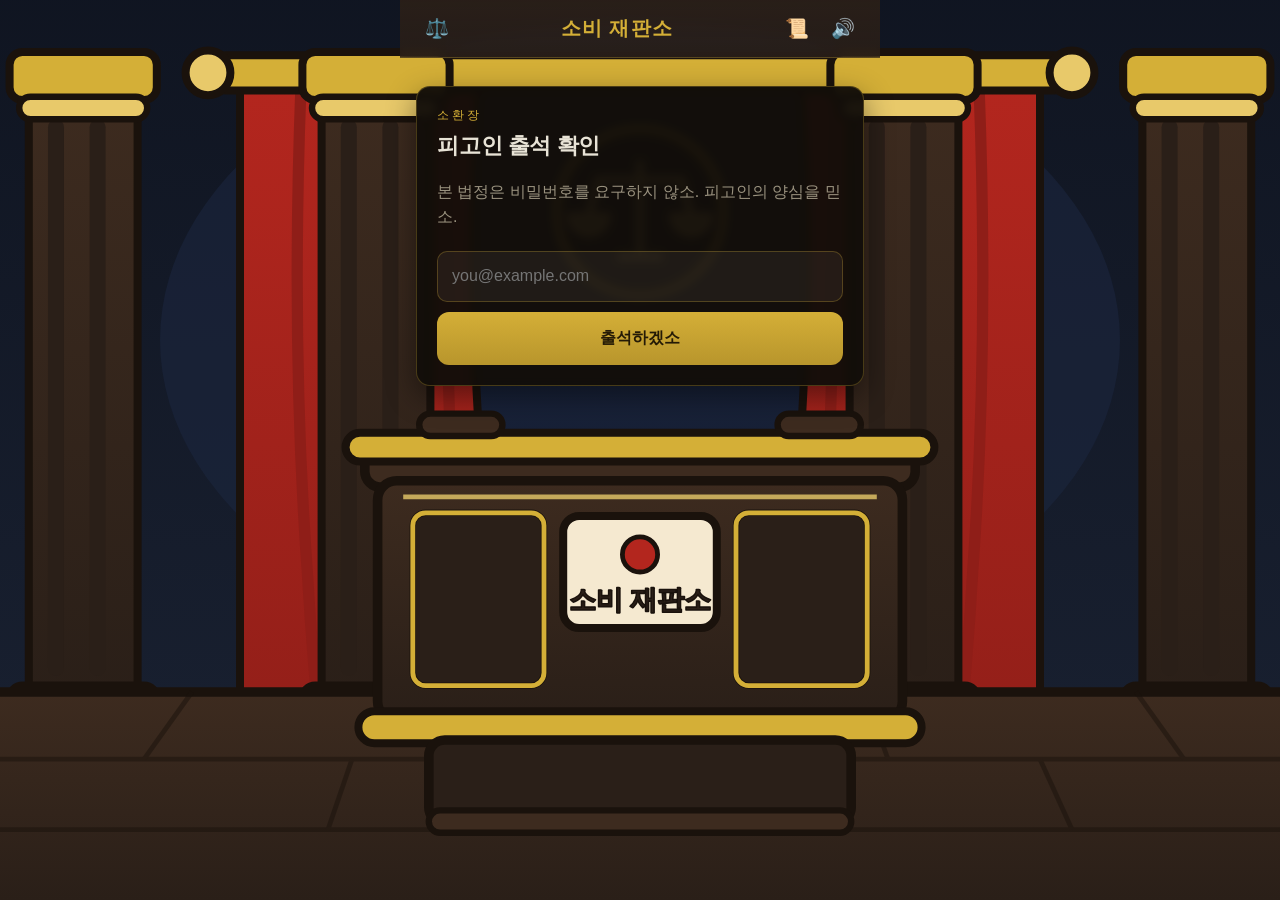
==== static/index.html @ ce1640ed "B306: 심문 기록 저장·전과 상세 재열람 (Kiro) — API 검증: 6문 저장·시드 빈배열 확인 Co-Authored-By: Claude Fable 5 <noreply@an" ====
<!doctype html>
<html lang="ko">
<head>
  <meta charset="utf-8" />
  <meta name="viewport" content="width=device-width, initial-scale=1, viewport-fit=cover" />
  <title>소비 재판소</title>
  <link rel="stylesheet" href="/static/style.css" />
</head>
<body>
  <!-- 헤더 문패 -->
  <header class="topbar">
    <button class="icon-btn" id="btn-home" title="처음으로" aria-label="처음으로">⚖️</button>
    <h1 class="brand">소비 재판소</h1>
    <div class="topbar-right">
      <button class="icon-btn" id="btn-records" title="전과 기록" aria-label="전과 기록">📜</button>
      <button class="icon-btn" id="btn-mute" title="음소거" aria-label="음소거" aria-pressed="false">🔊</button>
    </div>
  </header>

  <main class="stage">
    <!-- 1. 소환장 -->
    <section class="screen" data-screen="summon" hidden>
      <div class="card summons">
        <p class="eyebrow">소환장</p>
        <h2 class="serif">피고인 출석 확인</h2>
        <p class="muted">본 법정은 비밀번호를 요구하지 않소. 피고인의 양심을 믿소.</p>
        <form id="summon-form" autocomplete="off">
          <input type="email" id="summon-email" placeholder="you@example.com" inputmode="email" required />
          <button type="submit" class="btn-primary">출석하겠소</button>
        </form>
      </div>
    </section>

    <!-- 2. 기소 -->
    <section class="screen" data-screen="intake" hidden>
      <div class="card">
        <p class="eyebrow">기소</p>
        <h2 class="serif">증거를 제출하시오</h2>
        <p class="muted">결제내역 캡처·영수증·가격이 보이는 제품 사진 중 한 장.</p>

        <label class="upload-drop" id="upload-drop">
          <input type="file" id="intake-file" accept="image/*" hidden />
          <span class="upload-icon">📷</span>
          <span class="upload-text">증거를 제출하시오</span>
          <span class="muted small">사진 한 장 (자동으로 크기를 줄여 올리오)</span>
        </label>
        <img class="upload-preview" id="upload-preview" alt="증거 미리보기" hidden />

        <p class="muted small notice" id="intake-notice" hidden></p>

        <button class="btn-primary" id="btn-submit-evidence" disabled>증거 제출</button>
        <button class="btn-ghost" id="btn-manual-entry">자수하겠소 (직접 입력)</button>
      </div>
    </section>

    <!-- 3. 조서 확인 -->
    <section class="screen" data-screen="dossier" hidden>
      <article class="paper dossier-paper">
        <p class="eyebrow dark">사건 조서</p>
        <h2 class="serif">이 물건이 맞소?</h2>

        <!-- 증거물 썸네일 (모바일 상단) -->
        <div class="dossier-evidence">
          <img id="dossier-thumb" alt="증거물" hidden />
          <div id="dossier-thumb-emoji" class="thumb-emoji" hidden></div>
        </div>

        <!-- 결제내역 여러 건일 때 선택 UI -->
        <div id="candidate-picker" hidden></div>

        <form id="dossier-form" class="dossier-form">
          <label>품목명<input type="text" id="d-itemName" maxlength="15" /></label>
          <label>금액(원)
            <input type="text" id="d-price" inputmode="numeric" autocomplete="off" />
          </label>
          <label>산 날 (선택)<input type="date" id="d-boughtAt" /></label>
          <label>가맹점<input type="text" id="d-merchant" maxlength="40" /></label>
          <label>분류
            <select id="d-category"></select>
          </label>
          <label>사용 현황
            <select id="d-usage">
              <option value="often">자주 씁니다</option>
              <option value="rare">가끔 씁니다</option>
              <option value="unopened">아직 안 뜯었습니다</option>
              <option value="">모르겠소</option>
            </select>
          </label>
          <label>한 줄 사연 (선택)<input type="text" id="d-story" maxlength="60" placeholder="예: 할인해서" /></label>
        </form>
      </article>
      <button class="btn-primary" id="btn-open-trial">기소를 확정하오</button>
      <button class="btn-ghost" id="btn-retry-intake">증거를 다시 제출하겠소</button>
    </section>

    <!-- 4. 법정(심문) -->
    <section class="screen" data-screen="courtroom" hidden>
      <div class="courtroom-top">
        <img class="judge" id="judge-img" src="/static/assets/judge.svg" alt="판사" />
        <figure class="evidence-frame">
          <img id="evidence-img" alt="증거물 제1호" />
          <figcaption>증거물 제1호</figcaption>
        </figure>
      </div>

      <!-- 심증 게이지 -->
      <div class="gauge-wrap">
        <div class="gauge-track"><div class="gauge-fill" id="gauge-fill" style="width:15%"></div></div>
        <p class="gauge-label" id="gauge-label">심증이 굳어가고 있소…</p>
        <p class="gauge-suspect muted small" id="gauge-suspect" hidden></p>
      </div>

      <div class="card question-card">
        <!-- 판사 말풍선 -->
        <p class="judge-bubble serif" id="judge-bubble"></p>

        <!-- 개정 선언 후 시작 버튼 -->
        <button class="btn-primary" id="btn-begin-trial" hidden>심문을 받겠소</button>

        <!-- 질문 진행 영역 -->
        <div id="question-area" hidden>
          <div class="choices" id="choice-list"></div>
          <p class="reaction muted small" id="judge-reaction" hidden></p>
          <p class="progress muted small" id="trial-progress"></p>
        </div>
      </div>
    </section>

    <!-- 4b. 최후 변론 -->
    <section class="screen" data-screen="plea" hidden>
      <div class="card">
        <p class="eyebrow">최후 변론</p>
        <h2 class="serif">피고인, 할 말이 있소?</h2>
        <p class="muted small">정상참작을 원하면 사정을 적으시오. 판결문에 인용되오.</p>
        <textarea id="plea-text" maxlength="200" rows="4" placeholder="예: 월급날이었단 말입니다"></textarea>
        <p class="counter muted small"><span id="plea-count">0</span> / 200</p>
        <button class="btn-primary" id="btn-plea-done">변론을 마치오</button>
        <button class="btn-ghost" id="btn-plea-skip">할 말 없소</button>
      </div>
    </section>

    <!-- 5. 판결 -->
    <section class="screen" data-screen="verdict" hidden>
      <button class="btn-skip" id="btn-skip-verdict" hidden>연출 건너뛰기 »</button>

      <!-- ① 의사봉 쿵쿵쿵 → ② 도장 쾅 -->
      <div class="verdict-stage">
        <img class="gavel-knock" id="verdict-gavel" src="/static/assets/gavel.svg" alt="" hidden />
        <img class="stamp" id="verdict-stamp" alt="판결 도장" hidden />
        <p class="verdict-label serif" id="verdict-label" hidden></p>
      </div>

      <!-- ③ 판결문 양피지 -->
      <article class="paper reveal" id="verdict-paper" hidden>
        <h2 class="serif">판결문</h2>
        <div id="verdict-text"></div>
      </article>

      <!-- ④ 유형 카드 -->
      <div class="type-card reveal" id="type-card" hidden>
        <div class="type-frame">
          <div class="type-emoji" id="type-emoji"></div>
          <div class="type-code" id="type-code"></div>
          <div class="type-name serif" id="type-name"></div>
        </div>
        <p class="muted small type-source">유형 분류: 소비 MBTI 16 (MPiA · blog.naver.com/ezpbill)</p>
      </div>

      <!-- ⑤ 형량 + 회당 단가 -->
      <div class="sentence-box reveal" id="sentence-box" hidden>
        <p class="sentence-label">주문</p>
        <p class="sentence-text" id="verdict-sentence"></p>
        <span class="cost-tag" id="cost-tag" hidden></span>
      </div>

      <div class="verdict-actions reveal" id="verdict-actions" hidden>
        <button class="btn-primary" id="btn-to-records">전과 기록 보기</button>
        <button class="btn-ghost" id="btn-new-trial">다른 건도 자수하겠소</button>
      </div>
    </section>

    <!-- 6. 전과 기록 -->
    <section class="screen" data-screen="records" hidden>
      <div class="card">
        <p class="eyebrow">전과 기록</p>
        <h2 class="serif">피고인의 소비 이력</h2>
        <p class="muted small records-summary" id="records-summary"></p>
        <ul class="record-list" id="record-list"></ul>
        <div class="records-empty-box" id="records-empty" hidden>
          <p class="muted">전과가 없소. 아직은.</p>
          <button class="btn-primary" id="btn-records-empty-go">자수하러 가기</button>
        </div>
      </div>
      <button class="btn-ghost" id="btn-records-new">새 재판을 여시오</button>
      <button class="btn-ghost" id="btn-logout">퇴정하겠소</button>
    </section>
  </main>

  <!-- 전과 상세 모달 -->
  <div class="modal" id="record-modal" hidden>
    <div class="modal-backdrop" id="modal-backdrop"></div>
    <div class="modal-sheet" role="dialog" aria-modal="true">
      <button class="modal-close" id="modal-close" aria-label="닫기">✕</button>
      <div class="modal-stamp-row">
        <img class="modal-stamp" id="modal-stamp" alt="" />
        <div>
          <div class="modal-item serif" id="modal-item"></div>
          <div class="muted small" id="modal-meta"></div>
        </div>
      </div>
      <div class="modal-type" id="modal-type"></div>
      <article class="paper modal-paper"><div id="modal-verdict-text"></div></article>
      <div class="sentence-box"><p class="sentence-text" id="modal-sentence"></p></div>
      <p class="modal-plea muted small" id="modal-plea" hidden></p>

      <!-- 심문 기록 (접이식) -->
      <details class="interrogation" id="modal-interrogation" hidden>
        <summary id="modal-interrogation-summary">심문 기록</summary>
        <ol class="qa-list" id="modal-qa-list"></ol>
      </details>
    </div>
  </div>

  <!-- 로딩 오버레이 -->
  <div class="overlay" id="overlay" hidden>
    <div class="overlay-inner">
      <img class="gavel-spin" src="/static/assets/gavel.svg" alt="" />
      <p id="overlay-text">잠시 기다리시오…</p>
    </div>
  </div>

  <!-- 토스트 -->
  <div class="toast" id="toast" role="alert" hidden></div>

  <script src="/static/app.js"></script>
</body>
</html>
---- static/style.css ----
:root {
  --bg: #0f1420;
  --wood: #2a1f18;
  --gold: #d4af37;
  --paper: #f5e9d0;
  --stamp: #b3261e;

  --ink: #e8e3d6;
  --ink-dim: #9a927f;
  --line: rgba(212, 175, 55, 0.28);
  --serif: "Nanum Myeongjo", "Apple SD Gothic Neo", Georgia, "Times New Roman", serif;
  --sans: -apple-system, BlinkMacSystemFont, "Segoe UI", "Apple SD Gothic Neo",
    "Malgun Gothic", sans-serif;
  --radius: 14px;
  --col: 480px;
}

* { box-sizing: border-box; }

html, body {
  margin: 0;
  padding: 0;
  min-height: 100%;
}

body {
  font-family: var(--sans);
  color: var(--ink);
  background-color: var(--bg);
  line-height: 1.55;
  -webkit-font-smoothing: antialiased;
}

/* 법정 배경: 뷰포트 고정 레이어. body에 attachment:fixed로 걸면 iOS Safari가
   무시하고 문서 높이만큼 늘려 그려서(긴 판결문 스크롤 시 판사석이 거대해짐) 분리했다.
   가로폭 비율 유지 + 바닥 정렬 — 위 여백은 딥네이비로 자연스럽게 채워진다. */
body::before {
  content: "";
  position: fixed;
  inset: 0;
  z-index: -1;
  background: var(--bg) url("/static/assets/bg.svg") center bottom / 100% auto no-repeat;
  pointer-events: none;
}

.serif { font-family: var(--serif); letter-spacing: -0.01em; }
.muted { color: var(--ink-dim); }
.small { font-size: 0.82rem; }

/* ── 헤더 문패 ───────────────────────────────────────── */
.topbar {
  position: sticky;
  top: 0;
  z-index: 20;
  display: flex;
  align-items: center;
  gap: 8px;
  max-width: var(--col);
  margin: 0 auto;
  padding: 12px 16px calc(12px + env(safe-area-inset-bottom, 0));
  padding-top: calc(12px + env(safe-area-inset-top, 0));
  background: linear-gradient(180deg, rgba(42, 31, 24, 0.96), rgba(42, 31, 24, 0.82));
  border-bottom: 1px solid var(--line);
  backdrop-filter: blur(6px);
}
.brand {
  flex: 1;
  margin: 0;
  font-family: var(--serif);
  font-size: 1.25rem;
  color: var(--gold);
  text-align: center;
  letter-spacing: 0.06em;
}
.topbar-right { display: flex; gap: 4px; }
.icon-btn {
  background: transparent;
  border: 1px solid transparent;
  border-radius: 10px;
  color: var(--gold);
  font-size: 1.2rem;
  line-height: 1;
  padding: 6px 8px;
  cursor: pointer;
}
.icon-btn:hover { border-color: var(--line); }
.icon-btn:active { transform: scale(0.94); }

/* ── 무대(화면 컨테이너) ─────────────────────────────── */
.stage {
  max-width: var(--col);
  margin: 0 auto;
  padding: 18px 16px 48px;
}
.screen { animation: fade 0.28s ease; }
.screen[hidden] { display: none; }
@keyframes fade { from { opacity: 0; transform: translateY(8px); } to { opacity: 1; transform: none; } }

/* ── 카드 ────────────────────────────────────────────── */
.card {
  background: rgba(18, 14, 10, 0.96);
  border: 1px solid var(--line);
  border-radius: var(--radius);
  padding: 20px;
  margin-bottom: 14px;
  box-shadow: 0 10px 30px rgba(0, 0, 0, 0.45);
  backdrop-filter: blur(4px);
}
.notice { margin: 8px 0 0; color: var(--gold); }
.eyebrow {
  margin: 0 0 4px;
  font-size: 0.72rem;
  letter-spacing: 0.28em;
  text-transform: uppercase;
  color: var(--gold);
}
h2.serif { margin: 0 0 6px; font-size: 1.4rem; }

/* ── 폼·입력 ─────────────────────────────────────────── */
input, select, button, textarea { font: inherit; }
input[type="email"],
input[type="text"],
input[type="number"],
input[type="date"],
select {
  width: 100%;
  padding: 12px 14px;
  margin-top: 6px;
  background: rgba(245, 233, 208, 0.06);
  border: 1px solid var(--line);
  border-radius: 10px;
  color: var(--ink);
  outline: none;
}
input:focus, select:focus { border-color: var(--gold); }
.dossier-form label,
#summon-form label { display: block; margin-bottom: 12px; font-size: 0.9rem; color: var(--ink-dim); }
#summon-form { margin-top: 14px; }

/* ── 버튼 ────────────────────────────────────────────── */
.btn-primary, .btn-ghost {
  width: 100%;
  padding: 14px;
  border-radius: 12px;
  font-weight: 600;
  cursor: pointer;
  margin-top: 10px;
}
.btn-primary {
  background: linear-gradient(180deg, var(--gold), #b8952c);
  color: #241a06;
  border: none;
}
.btn-primary:disabled { opacity: 0.45; cursor: not-allowed; }
.btn-primary:not(:disabled):active { transform: translateY(1px); }
.btn-ghost {
  background: transparent;
  color: var(--gold);
  border: 1px solid var(--gold);
}
.btn-ghost:active { transform: translateY(1px); }
.btn-skip {
  display: block;
  margin: 0 0 8px auto;
  background: transparent;
  border: 1px solid var(--line);
  color: var(--ink-dim);
  padding: 6px 12px;
  border-radius: 999px;
  font-size: 0.82rem;
  cursor: pointer;
}

/* ── 업로드 ──────────────────────────────────────────── */
.upload-drop {
  display: flex;
  flex-direction: column;
  align-items: center;
  gap: 6px;
  padding: 28px 16px;
  margin: 14px 0;
  border: 1.5px dashed var(--line);
  border-radius: 12px;
  cursor: pointer;
  text-align: center;
}
.upload-drop:hover { border-color: var(--gold); }
.upload-icon { font-size: 2rem; }
.upload-preview {
  width: 100%;
  border-radius: 12px;
  border: 1px solid var(--line);
  margin-bottom: 12px;
}

/* ── 법정 ────────────────────────────────────────────── */
.courtroom-top {
  display: flex;
  align-items: flex-end;
  justify-content: space-between;
  gap: 12px;
  margin-bottom: 12px;
}
.judge { width: 40%; max-width: 170px; }
.evidence-frame { margin: 0; width: 46%; text-align: center; }
.evidence-frame img {
  width: 100%;
  aspect-ratio: 1 / 1;
  object-fit: cover;
  border: 6px solid var(--wood);
  border-radius: 6px;
  background: rgba(0, 0, 0, 0.3);
  box-shadow: 0 6px 16px rgba(0, 0, 0, 0.4);
}
.evidence-frame figcaption {
  margin-top: 6px;
  font-size: 0.72rem;
  color: var(--gold);
  letter-spacing: 0.1em;
}

/* 심증 게이지 */
.gauge-wrap { margin: 6px 0 14px; }
.gauge-track {
  height: 10px;
  background: rgba(245, 233, 208, 0.1);
  border-radius: 999px;
  overflow: hidden;
  border: 1px solid var(--line);
}
.gauge-fill {
  height: 100%;
  background: linear-gradient(90deg, #7a1d16, var(--stamp));
  transition: width 0.5s ease;
}
.gauge-label { margin: 6px 0 0; font-size: 0.82rem; color: var(--ink-dim); }

.gauge-suspect { margin: 4px 0 0; color: var(--gold); }

/* 판사 말풍선 */
.judge-bubble {
  position: relative;
  font-size: 1.12rem;
  line-height: 1.7;
  color: var(--paper);
  background: rgba(212, 175, 55, 0.1);
  border: 1px solid var(--line);
  border-radius: 14px;
  padding: 16px 18px;
  margin: 0 0 14px;
}
.judge-bubble::before {
  content: "⚖ 판사";
  display: block;
  font-family: var(--sans);
  font-size: 0.7rem;
  letter-spacing: 0.15em;
  color: var(--gold);
  margin-bottom: 6px;
}
.reaction { margin: 10px 0 0; color: var(--gold); font-style: italic; }
.choice.selected { border-color: var(--gold); background: rgba(212, 175, 55, 0.18); }
.choice:disabled { opacity: 0.55; cursor: default; }

.opening { font-size: 1.02rem; color: var(--gold); margin: 0 0 14px; }
.question-text { font-size: 1.12rem; margin: 0 0 14px; }

/* 최후 변론 */
textarea#plea-text {
  width: 100%;
  padding: 12px 14px;
  margin-top: 8px;
  background: rgba(245, 233, 208, 0.06);
  border: 1px solid var(--line);
  border-radius: 10px;
  color: var(--ink);
  outline: none;
  resize: vertical;
  font-family: var(--sans);
}
textarea#plea-text:focus { border-color: var(--gold); }
.counter { text-align: right; margin: 4px 0 0; }
.choices { display: flex; flex-direction: column; gap: 10px; }
.choice {
  text-align: left;
  padding: 14px;
  background: rgba(245, 233, 208, 0.05);
  border: 1px solid var(--line);
  border-radius: 12px;
  color: var(--ink);
  cursor: pointer;
}
.choice:hover { border-color: var(--gold); background: rgba(212, 175, 55, 0.08); }
.choice:active { transform: scale(0.99); }

/* 후보 선택 리스트 (조서 양피지 위) */
.candidate-list { display: flex; flex-direction: column; gap: 8px; margin: 10px 0 4px; }
.choice.candidate {
  display: flex;
  flex-direction: column;
  gap: 2px;
  background: rgba(255, 255, 255, 0.5);
  border-color: rgba(90, 61, 18, 0.4);
  color: #2a2117;
}
.choice.candidate .muted { color: #7a5a2a; }
.choice.candidate:hover { background: rgba(212, 175, 55, 0.22); }
.choice.candidate.selected { border-color: #8a5a1c; background: rgba(212, 175, 55, 0.3); }
#candidate-picker > .muted { color: #7a5a2a; }
.progress { margin-top: 14px; text-align: right; }

/* ── 판결 ────────────────────────────────────────────── */
.verdict-stage { text-align: center; margin: 10px 0 18px; position: relative; min-height: 170px; display: grid; place-items: center; }
.gavel-knock { width: 96px; }
.gavel-knock.go { animation: knock3 1.1s ease-in-out; transform-origin: 70% 70%; }
@keyframes knock3 {
  0%, 100% { transform: rotate(-16deg); }
  15% { transform: rotate(8deg); }
  30% { transform: rotate(-16deg); }
  45% { transform: rotate(8deg); }
  60% { transform: rotate(-16deg); }
  75% { transform: rotate(8deg); }
}
.stamp { width: 170px; }
.stamp.go { animation: slam 0.42s cubic-bezier(0.2, 1.4, 0.4, 1); }
@keyframes slam {
  0% { transform: scale(2.4) rotate(-14deg); opacity: 0; }
  60% { transform: scale(0.92) rotate(-6deg); opacity: 1; }
  100% { transform: scale(1) rotate(-6deg); }
}
.verdict-label { font-size: 1.6rem; color: var(--gold); margin: 8px 0 0; }

.reveal { animation: fade 0.45s ease; }

/* 유형 카드 프레임 — SVG(360x520)의 원형 홀·텍스트 자리에 HTML을 겹친다 */
.type-frame {
  width: min(260px, 72vw);
  aspect-ratio: 360 / 520;
  margin: 0 auto 8px;
  position: relative;
  background: url("/static/assets/type-card-frame.svg?v=2") center / contain no-repeat;
}
.type-frame .type-emoji {
  position: absolute;
  left: 50%;
  top: 42.3%;
  transform: translate(-50%, -50%);
  font-size: 4.6rem;
  line-height: 1;
}
.type-frame .type-code {
  position: absolute;
  left: 50%;
  top: 67.7%;
  transform: translate(-50%, -58%);
  font-size: 1.9rem;
  font-weight: 800;
  letter-spacing: 0.35em;
  text-indent: 0.35em;
  color: #2a1f18;
}
.type-frame .type-name {
  position: absolute;
  left: 50%;
  top: 75.4%;
  transform: translate(-50%, -50%);
  width: 78%;
  text-align: center;
  font-size: 0.72rem;
  font-weight: 700;
  line-height: 1.25;
  color: #3d2b1f;
}

/* 형량 박스 + 회당 단가 딱지 */
.sentence-box {
  background: rgba(179, 38, 30, 0.14);
  border: 1px solid rgba(179, 38, 30, 0.5);
  border-radius: 12px;
  padding: 16px 18px;
  margin-bottom: 14px;
}
.sentence-label { margin: 0 0 6px; font-size: 0.72rem; letter-spacing: 0.2em; color: var(--gold); }
.sentence-text { margin: 0; font-weight: 600; line-height: 1.6; }
.cost-tag {
  display: inline-block;
  margin-top: 12px;
  padding: 5px 12px;
  background: var(--stamp);
  color: #fff;
  border-radius: 999px;
  font-size: 0.82rem;
  transform: rotate(-3deg);
}
.verdict-actions { display: flex; flex-direction: column; }

.paper {
  background: var(--paper);
  color: #2a2117;
  border-radius: 8px;
  padding: 22px 20px;
  margin-bottom: 14px;
  font-family: var(--serif);
  line-height: 1.8;
  box-shadow: 0 10px 30px rgba(0, 0, 0, 0.4);
  background-image: linear-gradient(rgba(120, 90, 40, 0.05) 1px, transparent 1px);
  background-size: 100% 1.8em;
}
.paper h2 { margin: 0 0 12px; color: #5a3d12; font-size: 1.2rem; }
.paper .sentence { font-weight: 700; margin-top: 14px; }

/* ── 조서(양피지 폼) ─────────────────────────────────── */
.dossier-paper h2 { color: #3b2a12; }
.eyebrow.dark { color: #8a5a1c; }
.dossier-evidence { display: flex; justify-content: center; margin: 8px 0 14px; }
.dossier-evidence img {
  width: 42%;
  max-width: 160px;
  aspect-ratio: 1 / 1;
  object-fit: cover;
  border: 5px solid var(--wood);
  border-radius: 6px;
  box-shadow: 0 6px 16px rgba(0, 0, 0, 0.3);
}
.thumb-emoji {
  width: 42%;
  max-width: 160px;
  aspect-ratio: 1 / 1;
  display: grid;
  place-items: center;
  font-size: 3rem;
  border: 5px solid var(--wood);
  border-radius: 6px;
  background: rgba(90, 61, 18, 0.12);
}
.dossier-form label { color: #5a3d12; }
.dossier-form input,
.dossier-form select {
  background: rgba(255, 255, 255, 0.6);
  border: 1px solid rgba(90, 61, 18, 0.4);
  color: #2a2117;
}
.dossier-form input:focus,
.dossier-form select:focus { border-color: #8a5a1c; }

.type-card { text-align: center; }
.type-emoji { font-size: 3rem; }
.type-name { font-size: 1.25rem; color: var(--gold); margin: 4px 0; }
.type-code { letter-spacing: 0.3em; color: var(--ink-dim); font-size: 0.85rem; }
.type-source { margin-top: 12px; }

/* ── 전과 기록 ───────────────────────────────────────── */
.records-summary { margin: 2px 0 6px; color: var(--gold); }
.record-list { list-style: none; margin: 12px 0 0; padding: 0; }
.record-item {
  display: flex;
  align-items: center;
  gap: 12px;
  padding: 12px 0;
  border-top: 1px solid var(--line);
  cursor: pointer;
}
.r-thumb {
  width: 46px;
  height: 46px;
  border-radius: 8px;
  object-fit: cover;
  border: 1px solid var(--line);
  flex-shrink: 0;
}
.r-thumb-emoji {
  display: grid;
  place-items: center;
  font-size: 1.5rem;
  background: rgba(245, 233, 208, 0.06);
}
.record-item .r-main { flex: 1; min-width: 0; }
.record-item .r-item { font-weight: 600; }
.record-item .r-sub { font-size: 0.8rem; color: var(--ink-dim); }
.mini-stamp {
  font-size: 0.72rem;
  padding: 4px 9px;
  border-radius: 6px;
  border: 1.5px solid var(--line);
  white-space: nowrap;
  transform: rotate(-4deg);
  font-weight: 700;
}
.mini-stamp.GUILTY { color: #ff9a90; border-color: rgba(179, 38, 30, 0.7); }
.mini-stamp.PROBATION { color: var(--gold); border-color: rgba(212, 175, 55, 0.6); }
.mini-stamp.INNOCENT { color: #9fd6a0; border-color: rgba(120, 190, 120, 0.6); }
.records-empty-box { text-align: center; padding: 18px 0; }
.records-empty-box .btn-primary { max-width: 220px; margin: 12px auto 0; }

/* ── 전과 상세 모달 ──────────────────────────────────── */
.modal { position: fixed; inset: 0; z-index: 60; }
.modal[hidden] { display: none; }
.modal-backdrop { position: absolute; inset: 0; background: rgba(6, 8, 12, 0.72); }
.modal-sheet {
  position: absolute;
  left: 50%;
  bottom: 0;
  transform: translateX(-50%);
  width: 100%;
  max-width: var(--col);
  max-height: 86vh;
  overflow-y: auto;
  background: var(--bg);
  border: 1px solid var(--line);
  border-radius: 18px 18px 0 0;
  padding: 22px 18px calc(28px + env(safe-area-inset-bottom, 0));
  animation: rise 0.28s ease;
}
.modal-close {
  position: absolute;
  top: 12px;
  right: 14px;
  background: transparent;
  border: none;
  color: var(--ink-dim);
  font-size: 1.1rem;
  cursor: pointer;
}
.modal-stamp-row { display: flex; align-items: center; gap: 14px; margin-bottom: 12px; }
.modal-stamp { width: 64px; transform: rotate(-6deg); }
.modal-item { font-size: 1.15rem; }
.modal-type { color: var(--gold); margin-bottom: 12px; }
.modal-paper { font-size: 0.95rem; }
.modal-plea { margin-top: 12px; font-style: italic; }

/* 심문 기록 (접이식) */
.interrogation {
  margin-top: 14px;
  border-top: 1px solid var(--line);
  padding-top: 12px;
}
.interrogation summary {
  cursor: pointer;
  color: var(--gold);
  font-family: var(--serif);
  list-style: none;
}
.interrogation summary::-webkit-details-marker { display: none; }
.interrogation summary::before { content: "▸ "; }
.interrogation[open] summary::before { content: "▾ "; }
.qa-list { list-style: none; margin: 12px 0 0; padding: 0; }
.qa-item { padding: 10px 0; border-top: 1px dashed var(--line); }
.qa-item:first-child { border-top: none; }
.qa-q { color: var(--ink); font-family: var(--serif); }
.qa-a { color: var(--gold); margin-top: 4px; font-size: 0.9rem; }
.qa-a::before { content: "— "; color: var(--ink-dim); }

/* ── 로딩 오버레이 ───────────────────────────────────── */
.overlay {
  position: fixed;
  inset: 0;
  z-index: 40;
  display: grid;
  place-items: center;
  background: rgba(8, 10, 16, 0.82);
  backdrop-filter: blur(3px);
}
.overlay[hidden] { display: none; }
.overlay-inner { text-align: center; color: var(--gold); }
.gavel-spin {
  width: 64px;
  animation: knock 0.9s ease-in-out infinite;
  transform-origin: 70% 70%;
}
@keyframes knock {
  0%, 100% { transform: rotate(-18deg); }
  50% { transform: rotate(6deg); }
}

/* ── 토스트 ──────────────────────────────────────────── */
.toast {
  position: fixed;
  left: 50%;
  bottom: 28px;
  transform: translateX(-50%);
  z-index: 50;
  max-width: calc(var(--col) - 32px);
  width: max-content;
  padding: 12px 18px;
  background: var(--stamp);
  color: #fff;
  border-radius: 999px;
  box-shadow: 0 8px 24px rgba(0, 0, 0, 0.4);
  font-size: 0.9rem;
  animation: rise 0.24s ease;
}
.toast[hidden] { display: none; }
@keyframes rise { from { opacity: 0; transform: translate(-50%, 10px); } to { opacity: 1; transform: translate(-50%, 0); } }

@media (min-width: 481px) {
  .stage { padding-top: 28px; }
}
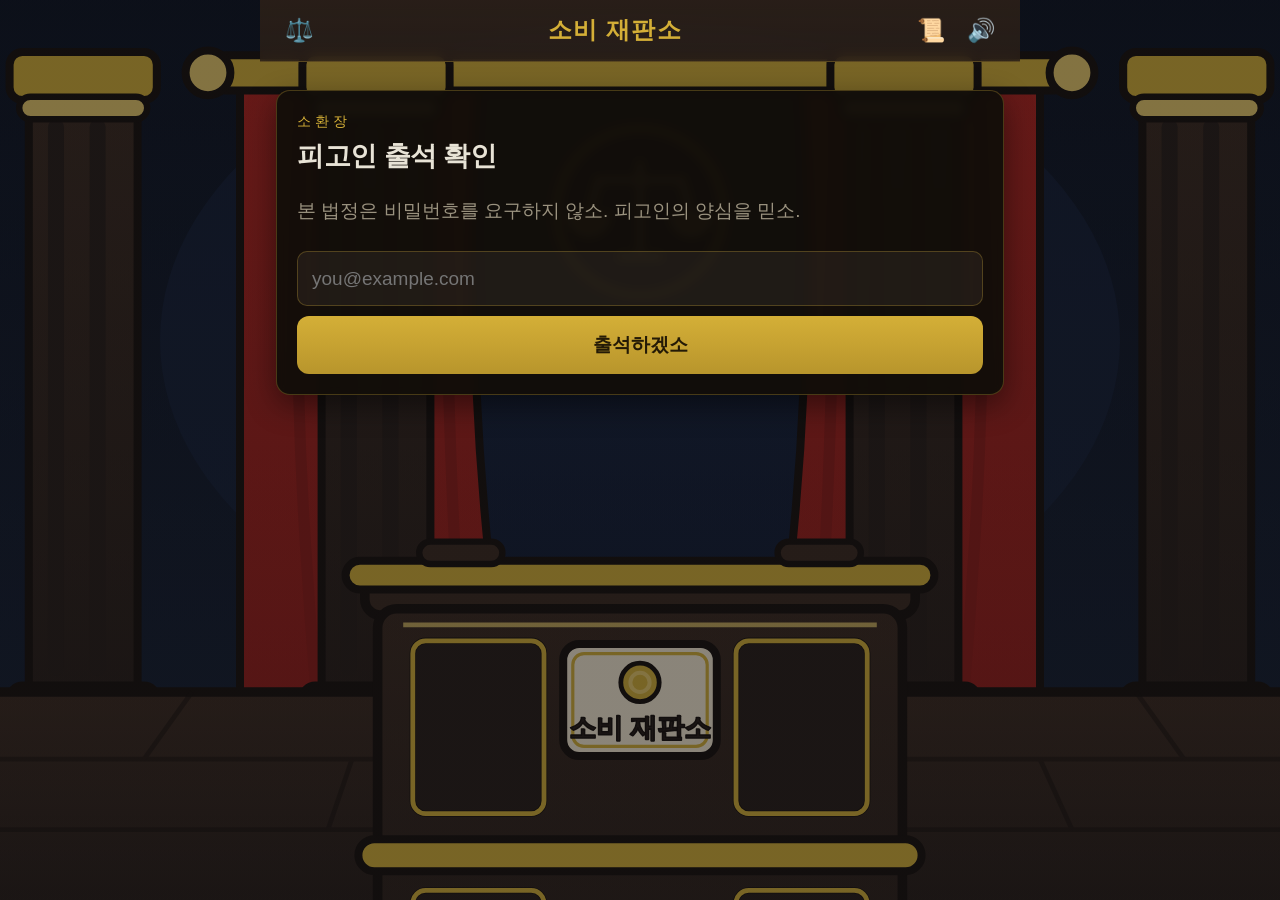
==== commit 9f2f1d66: "F310: 기소 예외 처리(상품 처리 실패 안내·사진 제거) (Kiro) + B309 프롬프트(정크 품목명 필터) Co-Authored-By: Claude Fable 5 <nore" ====
--- a/static/index.html
+++ b/static/index.html
@@ -45,6 +45,7 @@
           <span class="muted small">사진 한 장 (자동으로 크기를 줄여 올리오)</span>
         </label>
         <img class="upload-preview" id="upload-preview" alt="증거 미리보기" hidden />
+        <button type="button" class="btn-remove" id="btn-remove-photo" hidden>✕ 사진 제거</button>
 
         <p class="muted small notice" id="intake-notice" hidden></p>
 
@@ -150,27 +151,53 @@
         <p class="verdict-label serif" id="verdict-label" hidden></p>
       </div>
 
-      <!-- ③ 판결문 양피지 -->
-      <article class="paper reveal" id="verdict-paper" hidden>
+      <!-- ③ 판결문 양피지 — 라벨 섹션 조립 -->
+      <article class="paper verdict-doc reveal" id="verdict-paper" hidden>
         <h2 class="serif">판결문</h2>
-        <div id="verdict-text"></div>
+
+        <section class="vsec">
+          <p class="vlabel">피고인</p>
+          <p class="vval" id="v-defendant"></p>
+        </section>
+
+        <section class="vsec vsec-crime">
+          <p class="vlabel">죄명</p>
+          <p class="vval crime-headline serif" id="v-crime"></p>
+        </section>
+
+        <section class="vsec">
+          <p class="vlabel">주요 증거</p>
+          <ul class="vval evidence-list" id="v-evidence"></ul>
+        </section>
+
+        <section class="vsec">
+          <p class="vlabel">재판부 판단</p>
+          <p class="vval" id="v-reasoning"></p>
+        </section>
+
+        <section class="vsec">
+          <p class="vlabel">최종 판결</p>
+          <p class="vval"><strong class="guilt-emph" id="v-guilt"></strong> — <span id="v-sentence"></span></p>
+        </section>
+
+        <section class="vsec">
+          <p class="vlabel">최종 소비 유형</p>
+          <p class="vval" id="v-typename"></p>
+        </section>
       </article>
 
-      <!-- ④ 유형 카드 -->
+      <!-- ④ 유형 카드 (axisCode 표기 제거, 한글명 한 줄) -->
       <div class="type-card reveal" id="type-card" hidden>
         <div class="type-frame">
           <div class="type-emoji" id="type-emoji"></div>
-          <div class="type-code" id="type-code"></div>
           <div class="type-name serif" id="type-name"></div>
         </div>
         <p class="muted small type-source">유형 분류: 소비 MBTI 16 (MPiA · blog.naver.com/ezpbill)</p>
       </div>
 
-      <!-- ⑤ 형량 + 회당 단가 -->
-      <div class="sentence-box reveal" id="sentence-box" hidden>
-        <p class="sentence-label">주문</p>
-        <p class="sentence-text" id="verdict-sentence"></p>
-        <span class="cost-tag" id="cost-tag" hidden></span>
+      <!-- ⑤ 회당 단가 딱지 (있을 때만) -->
+      <div class="cost-strip reveal" id="cost-strip" hidden>
+        <span class="cost-tag" id="cost-tag"></span>
       </div>
 
       <div class="verdict-actions reveal" id="verdict-actions" hidden>
--- a/static/style.css
+++ b/static/style.css
@@ -39,7 +39,12 @@
   position: fixed;
   inset: 0;
   z-index: -1;
-  background: var(--bg) url("/static/assets/bg.svg") center bottom / 100% auto no-repeat;
+  /* 어두운 오버레이(맨 앞 레이어) + 법정 배경 이미지 + 딥네이비 폴백.
+     오버레이로 배경 명도를 낮춰 카드·글씨 대비를 올린다(배경은 알아볼 정도로 남긴다). */
+  background:
+    linear-gradient(rgba(8, 10, 16, 0.45), rgba(8, 10, 16, 0.45)),
+    url("/static/assets/bg.svg") center bottom / cover no-repeat,
+    var(--bg);
   pointer-events: none;
 }
 
@@ -154,20 +159,21 @@
 .btn-primary:disabled { opacity: 0.45; cursor: not-allowed; }
 .btn-primary:not(:disabled):active { transform: translateY(1px); }
 .btn-ghost {
-  background: transparent;
-  color: var(--gold);
-  border: 1px solid var(--gold);
+  background: var(--wood);
+  color: var(--gold);
+  border: 1.5px solid var(--gold);
 }
 .btn-ghost:active { transform: translateY(1px); }
 .btn-skip {
   display: block;
-  margin: 0 0 8px auto;
-  background: transparent;
-  border: 1px solid var(--line);
-  color: var(--ink-dim);
-  padding: 6px 12px;
+  margin: 0 0 10px auto;
+  background: var(--wood);
+  border: 1.5px solid var(--gold);
+  color: var(--gold);
+  padding: 8px 16px;
   border-radius: 999px;
-  font-size: 0.82rem;
+  font-size: 0.95rem;
+  font-weight: 600;
   cursor: pointer;
 }
 
@@ -190,33 +196,61 @@
   width: 100%;
   border-radius: 12px;
   border: 1px solid var(--line);
-  margin-bottom: 12px;
-}
+  margin-bottom: 8px;
+}
+/* 보조 파괴 액션: 작은 알약, 우측 정렬, 우드 배경 + 도장색 테두리·붉은 글씨 */
+.btn-remove {
+  display: block;
+  margin: 0 0 12px auto;
+  padding: 6px 14px;
+  background: var(--wood);
+  color: #ff9a90;
+  border: 1.5px solid var(--stamp);
+  border-radius: 999px;
+  font-size: 0.85rem;
+  font-weight: 600;
+  cursor: pointer;
+}
+.btn-remove:active { transform: translateY(1px); }
 
 /* ── 법정 ────────────────────────────────────────────── */
+/* 판사 가운데·크게, 증거물 액자는 오른쪽에 크게 (겹치지 않게 세로 스택 기반) */
 .courtroom-top {
   display: flex;
-  align-items: flex-end;
-  justify-content: space-between;
-  gap: 12px;
-  margin-bottom: 12px;
-}
-.judge { width: 40%; max-width: 170px; }
-.evidence-frame { margin: 0; width: 46%; text-align: center; }
+  flex-direction: column;
+  align-items: center;
+  gap: 14px;
+  margin-bottom: 14px;
+}
+.judge { width: 68%; max-width: 260px; display: block; margin: 0 auto; }
+.evidence-frame {
+  margin: 0 0 0 auto;   /* 오른쪽 배치 */
+  width: 52%;
+  max-width: 220px;
+  text-align: center;
+}
 .evidence-frame img {
   width: 100%;
   aspect-ratio: 1 / 1;
   object-fit: cover;
-  border: 6px solid var(--wood);
+  border: 7px solid var(--wood);
   border-radius: 6px;
   background: rgba(0, 0, 0, 0.3);
   box-shadow: 0 6px 16px rgba(0, 0, 0, 0.4);
 }
 .evidence-frame figcaption {
-  margin-top: 6px;
-  font-size: 0.72rem;
-  color: var(--gold);
-  letter-spacing: 0.1em;
+  margin-top: 8px;
+  font-size: 0.95rem;
+  font-weight: 700;
+  color: var(--gold);
+  letter-spacing: 0.08em;
+  text-shadow: 0 1px 4px rgba(0, 0, 0, 0.8);
+}
+/* 데스크톱·발표 화면: 판사 가운데, 증거물 우측 나란히 */
+@media (min-width: 481px) {
+  .courtroom-top { flex-direction: row; align-items: flex-end; justify-content: center; gap: 24px; }
+  .judge { width: 48%; margin: 0; }
+  .evidence-frame { margin: 0; width: 44%; }
 }
 
 /* 심증 게이지 */
@@ -233,32 +267,51 @@
   background: linear-gradient(90deg, #7a1d16, var(--stamp));
   transition: width 0.5s ease;
 }
-.gauge-label { margin: 6px 0 0; font-size: 0.82rem; color: var(--ink-dim); }
-
-.gauge-suspect { margin: 4px 0 0; color: var(--gold); }
+/* 게이지 라벨·유력 유형: 어두운 반투명 칩 + 키운 글씨 */
+.gauge-label {
+  display: inline-block;
+  margin: 10px 0 0;
+  padding: 5px 12px;
+  font-size: 1rem;
+  font-weight: 600;
+  color: var(--paper);
+  background: rgba(10, 8, 6, 0.72);
+  border: 1px solid var(--line);
+  border-radius: 999px;
+}
+.gauge-suspect {
+  display: inline-block;
+  margin: 8px 0 0;
+  padding: 5px 12px;
+  font-size: 1rem;
+  color: var(--gold);
+  background: rgba(10, 8, 6, 0.72);
+  border: 1px solid var(--gold);
+  border-radius: 999px;
+}
 
 /* 판사 말풍선 */
 .judge-bubble {
   position: relative;
-  font-size: 1.12rem;
-  line-height: 1.7;
+  font-size: 1.35rem;
+  line-height: 1.65;
   color: var(--paper);
   background: rgba(212, 175, 55, 0.1);
   border: 1px solid var(--line);
   border-radius: 14px;
-  padding: 16px 18px;
-  margin: 0 0 14px;
+  padding: 18px 20px;
+  margin: 0 0 16px;
 }
 .judge-bubble::before {
   content: "⚖ 판사";
   display: block;
   font-family: var(--sans);
-  font-size: 0.7rem;
+  font-size: 0.82rem;
   letter-spacing: 0.15em;
   color: var(--gold);
-  margin-bottom: 6px;
-}
-.reaction { margin: 10px 0 0; color: var(--gold); font-style: italic; }
+  margin-bottom: 8px;
+}
+.reaction { margin: 12px 0 0; font-size: 1.02rem; color: var(--gold); font-style: italic; }
 .choice.selected { border-color: var(--gold); background: rgba(212, 175, 55, 0.18); }
 .choice:disabled { opacity: 0.55; cursor: default; }
 
@@ -283,7 +336,8 @@
 .choices { display: flex; flex-direction: column; gap: 10px; }
 .choice {
   text-align: left;
-  padding: 14px;
+  padding: 16px;
+  font-size: 1.08rem;
   background: rgba(245, 233, 208, 0.05);
   border: 1px solid var(--line);
   border-radius: 12px;
@@ -338,7 +392,7 @@
   aspect-ratio: 360 / 520;
   margin: 0 auto 8px;
   position: relative;
-  background: url("/static/assets/type-card-frame.svg?v=2") center / contain no-repeat;
+  background: url("/static/assets/type-card-frame.svg?v=3") center / contain no-repeat;
 }
 .type-frame .type-emoji {
   position: absolute;
@@ -348,48 +402,50 @@
   font-size: 4.6rem;
   line-height: 1;
 }
-.type-frame .type-code {
+/* 유형명 한 줄 — 코드가 있던 자리(67.7%)에 크게. axisCode 표기 없음. */
+.type-frame .type-name {
   position: absolute;
   left: 50%;
   top: 67.7%;
-  transform: translate(-50%, -58%);
-  font-size: 1.9rem;
+  transform: translate(-50%, -50%);
+  width: 90%;
+  text-align: center;
+  white-space: nowrap;      /* 줄바꿈 금지 (폰트는 JS가 길이 기반 축소) */
   font-weight: 800;
-  letter-spacing: 0.35em;
-  text-indent: 0.35em;
+  line-height: 1.1;
   color: #2a1f18;
-}
-.type-frame .type-name {
-  position: absolute;
-  left: 50%;
-  top: 75.4%;
-  transform: translate(-50%, -50%);
-  width: 78%;
-  text-align: center;
-  font-size: 0.72rem;
+  /* font-size는 JS(typeNameFontSize)가 지정 */
+}
+
+/* 형량 박스 + 회당 단가 딱지 */
+/* 판결문 라벨 섹션 (양피지 안) — 발표장 뒷자리 가독성 */
+.verdict-doc h2 { text-align: center; }
+.vsec { margin: 0 0 16px; }
+.vsec:last-child { margin-bottom: 0; }
+.vlabel {
+  margin: 0 0 4px;
+  font-family: var(--sans);
+  font-size: 0.82rem;
   font-weight: 700;
-  line-height: 1.25;
-  color: #3d2b1f;
-}
-
-/* 형량 박스 + 회당 단가 딱지 */
-.sentence-box {
-  background: rgba(179, 38, 30, 0.14);
-  border: 1px solid rgba(179, 38, 30, 0.5);
-  border-radius: 12px;
-  padding: 16px 18px;
-  margin-bottom: 14px;
-}
-.sentence-label { margin: 0 0 6px; font-size: 0.72rem; letter-spacing: 0.2em; color: var(--gold); }
-.sentence-text { margin: 0; font-weight: 600; line-height: 1.6; }
+  letter-spacing: 0.12em;
+  color: #8a5a1c;
+}
+.vval { margin: 0; font-size: 1.15rem; color: #241a10; line-height: 1.6; }
+.crime-headline { font-size: 2rem; font-weight: 800; color: var(--stamp); line-height: 1.2; }
+.evidence-list { margin: 0; padding-left: 1.2em; }
+.evidence-list li { font-size: 1.1rem; color: #241a10; margin-bottom: 4px; }
+.guilt-emph { font-size: 1.3rem; color: var(--stamp); }
+
+/* 회당 단가 딱지 */
+.cost-strip { text-align: center; margin-bottom: 14px; }
 .cost-tag {
   display: inline-block;
-  margin-top: 12px;
-  padding: 5px 12px;
+  padding: 8px 16px;
   background: var(--stamp);
   color: #fff;
   border-radius: 999px;
-  font-size: 0.82rem;
+  font-size: 1.05rem;
+  font-weight: 700;
   transform: rotate(-3deg);
 }
 .verdict-actions { display: flex; flex-direction: column; }
@@ -444,9 +500,7 @@
 .dossier-form select:focus { border-color: #8a5a1c; }
 
 .type-card { text-align: center; }
-.type-emoji { font-size: 3rem; }
-.type-name { font-size: 1.25rem; color: var(--gold); margin: 4px 0; }
-.type-code { letter-spacing: 0.3em; color: var(--ink-dim); font-size: 0.85rem; }
+/* 유형 카드의 이모지·이름은 .type-frame 안에서만 스타일링한다 (axisCode 표기 없음) */
 .type-source { margin-top: 12px; }
 
 /* ── 전과 기록 ───────────────────────────────────────── */
@@ -562,8 +616,9 @@
 }
 .overlay[hidden] { display: none; }
 .overlay-inner { text-align: center; color: var(--gold); }
+.overlay-inner p { font-size: 1.5rem; font-weight: 600; margin-top: 16px; }
 .gavel-spin {
-  width: 64px;
+  width: 140px;
   animation: knock 0.9s ease-in-out infinite;
   transform-origin: 70% 70%;
 }
@@ -595,3 +650,74 @@
 @media (min-width: 481px) {
   .stage { padding-top: 28px; }
 }
+
+/* ── 발표·데스크톱 확대 (팀 피드백 8/29 심야: 큰 화면에서 글씨가 너무 작음) ──
+   전 컴포넌트가 rem 기반이라 루트 폰트만 키우면 함께 스케일된다. 칼럼도 넓힘. */
+@media (min-width: 900px) {
+  html { font-size: 19px; }
+  :root { --col: 760px; }
+  .judge { max-width: 340px; }
+  .evidence-frame { max-width: 300px; }
+  .gavel-spin { width: 190px; }
+  .type-frame { width: min(320px, 72vw); }
+}
+@media (min-width: 1400px) {
+  html { font-size: 21px; }
+  :root { --col: 840px; }
+}
+
+/* ── 증거물: 골드 액자 SVG에 사진을 끼워 오른쪽에 건다 (팀 피드백 8/29, 직접 수정) ──
+   액자 내부 투명창 = viewBox(300x380)의 x38..262 / y38..342 → 12.6%/10%, 74.7%x80% */
+.evidence-frame {
+  position: relative;
+  width: 56%;
+  max-width: 270px;
+  aspect-ratio: 300 / 380;
+}
+/* 액자를 사진 "앞" 레이어로 — 리본(증거물 제1호)·금테가 사진 가장자리를 덮는다 */
+.evidence-frame::after {
+  content: "";
+  position: absolute;
+  inset: 0;
+  background: url("/static/assets/evidence-frame.svg") center / contain no-repeat;
+  pointer-events: none;
+}
+.evidence-frame img {
+  position: absolute;
+  left: 12.6%;
+  top: 10%;
+  width: 74.7%;
+  height: 80%;
+  object-fit: cover;
+  aspect-ratio: auto;
+  border: none;
+  border-radius: 2px;
+  box-shadow: none;
+  background: rgba(0, 0, 0, 0.25);
+}
+.evidence-frame figcaption { display: none; } /* 리본("증거물 제1호")이 SVG에 있음 */
+/* 넓은 화면: 오른쪽 벽에 고정으로 건다 (스크롤해도 벽에 걸려 있음) */
+@media (min-width: 1350px) {
+  .evidence-frame {
+    position: fixed;
+    right: 1.5vw;
+    top: 96px;
+    width: clamp(340px, 24vw, 460px);
+    max-width: none;
+    margin: 0;
+    z-index: 5;
+  }
+  .courtroom-top { justify-content: center; }
+}
+
+
+/* ── 배경 2단계: 재판 시작부터 판사가 판사석에 앉은 배경으로 전환 ── */
+body.with-judge::before {
+  background:
+    linear-gradient(rgba(8, 10, 16, 0.35), rgba(8, 10, 16, 0.35)),
+    url("/static/assets/bg-judge.svg") center bottom / cover no-repeat,
+    var(--bg);
+}
+body.with-judge .judge { display: none; } /* 판사는 배경에 있음 — 콘텐츠 판사 숨김 */
+body.with-judge .stage { padding-top: clamp(280px, 44vh, 430px); } /* 판사가 보이게 내용은 아래부터 */
+body.with-judge .courtroom-top { justify-content: flex-end; }
